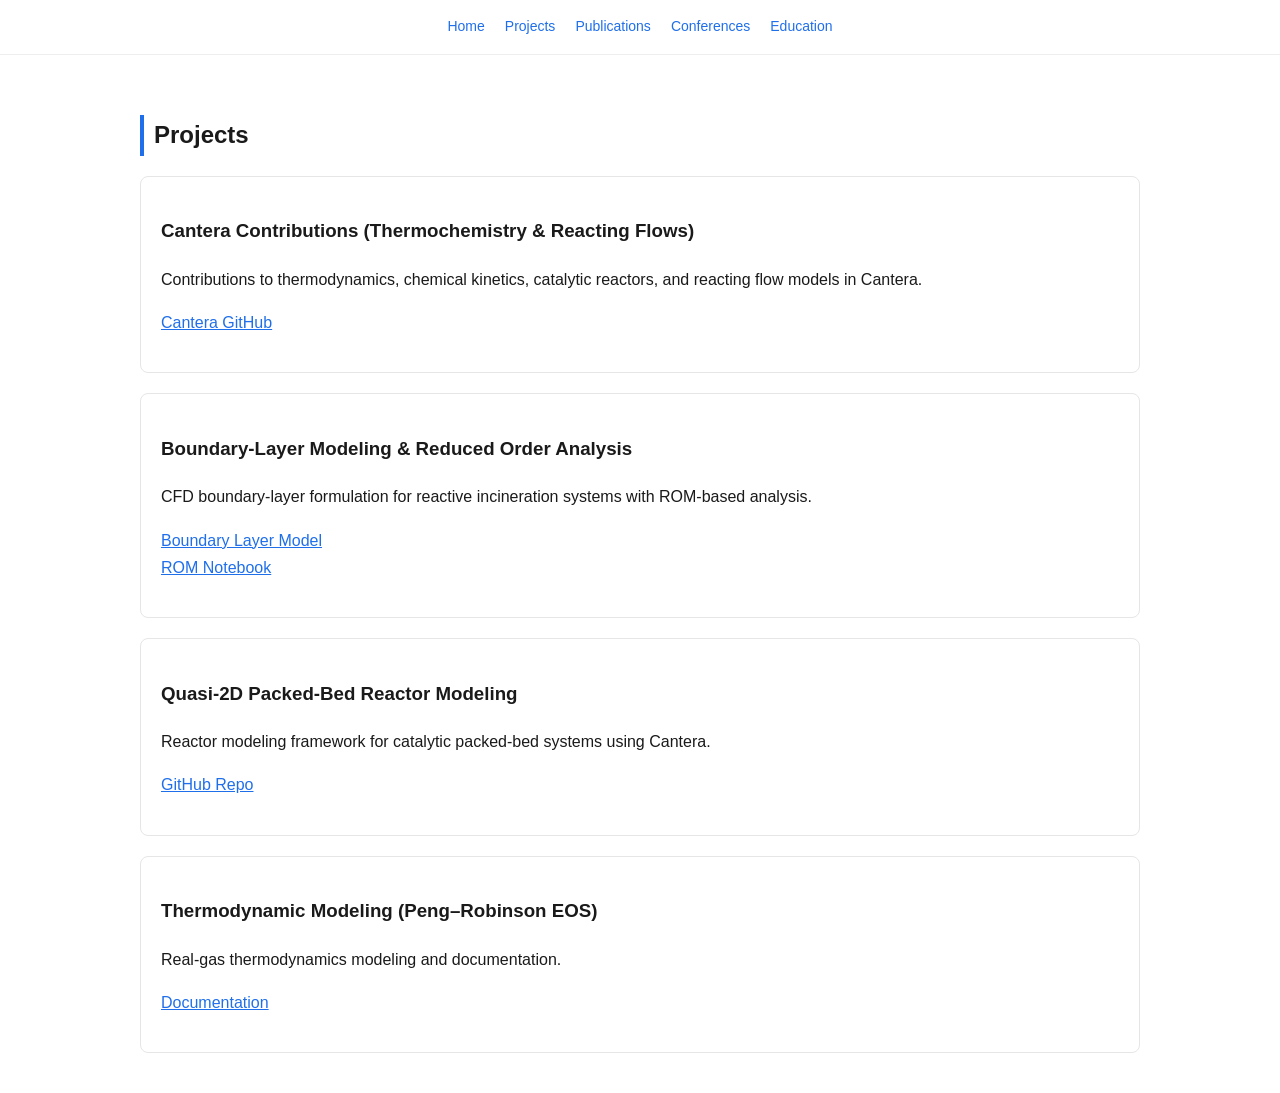
==== projects.html @ e4f462af "Create projects.html" ====
<!DOCTYPE html>
<html>
<head>
<title>Projects</title>
<link rel="stylesheet" href="style.css">
</head>

<body>

<div class="navbar">
  <a href="index.html">Home</a>
  <a href="projects.html">Projects</a>
  <a href="publications.html">Publications</a>
  <a href="conferences.html">Conferences</a>
  <a href="education.html">Education</a>
</div>

<div class="container">

<h2>Projects</h2>

<div class="card">
<h3>Cantera Contributions (Thermochemistry & Reacting Flows)</h3>
<p>Contributions to thermodynamics, chemical kinetics, catalytic reactors, and reacting flow models in Cantera.</p>
<p><a href="https://github.com/Cantera">Cantera GitHub</a></p>
</div>

<div class="card">
<h3>Boundary-Layer Modeling & Reduced Order Analysis</h3>
<p>CFD boundary-layer formulation for reactive incineration systems with ROM-based analysis.</p>
<p>
<a href="https://github.com/franklingoldsmith/BoundaryLayerModel">Boundary Layer Model</a><br>
<a href="https://github.com/gkogekar/reduced-order-modeling-examples/tree/main/ROM_BLcode">ROM Notebook</a>
</p>
</div>

<div class="card">
<h3>Quasi-2D Packed-Bed Reactor Modeling</h3>
<p>Reactor modeling framework for catalytic packed-bed systems using Cantera.</p>
<p><a href="https://github.com/Cantera/Quasi-2D-packbed">GitHub Repo</a></p>
</div>

<div class="card">
<h3>Thermodynamic Modeling (Peng–Robinson EOS)</h3>
<p>Real-gas thermodynamics modeling and documentation.</p>
<p><a href="https://github.com/gkogekar/PengRobinsonEoS_Theory">Documentation</a></p>
</div>

</div>

</body>
</html>
---- style.css ----
body {
  margin: 0;
  font-family: "Helvetica Neue", Arial, sans-serif;
  background: #ffffff;
  color: #1a1a1a;
  line-height: 1.7;
}

header {
  padding: 40px 20px;
  border-bottom: 1px solid #e6e6e6;
}

.container {
  max-width: 1000px;
  margin: auto;
  padding: 20px;
}

.navbar {
  display: flex;
  gap: 20px;
  justify-content: center;
  padding: 15px;
  border-bottom: 1px solid #eee;
  font-size: 14px;
}

.navbar a {
  text-decoration: none;
  color: #1f6feb;
}

h1, h2, h3 {
  font-weight: 600;
}

h2 {
  border-left: 4px solid #1f6feb;
  padding-left: 10px;
  margin-top: 40px;
}

.card {
  padding: 20px;
  border: 1px solid #e6e6e6;
  border-radius: 8px;
  margin-bottom: 20px;
}

.photo {
  width: 160px;
  height: 160px;
  border-radius: 10px;
  object-fit: cover;
  border: 2px solid #e6e6e6;
}

.flex {
  display: flex;
  gap: 30px;
  align-items: center;
}

a {
  color: #1f6feb;
}

footer {
  text-align: center;
  padding: 30px;
  color: #777;
  font-size: 13px;
}
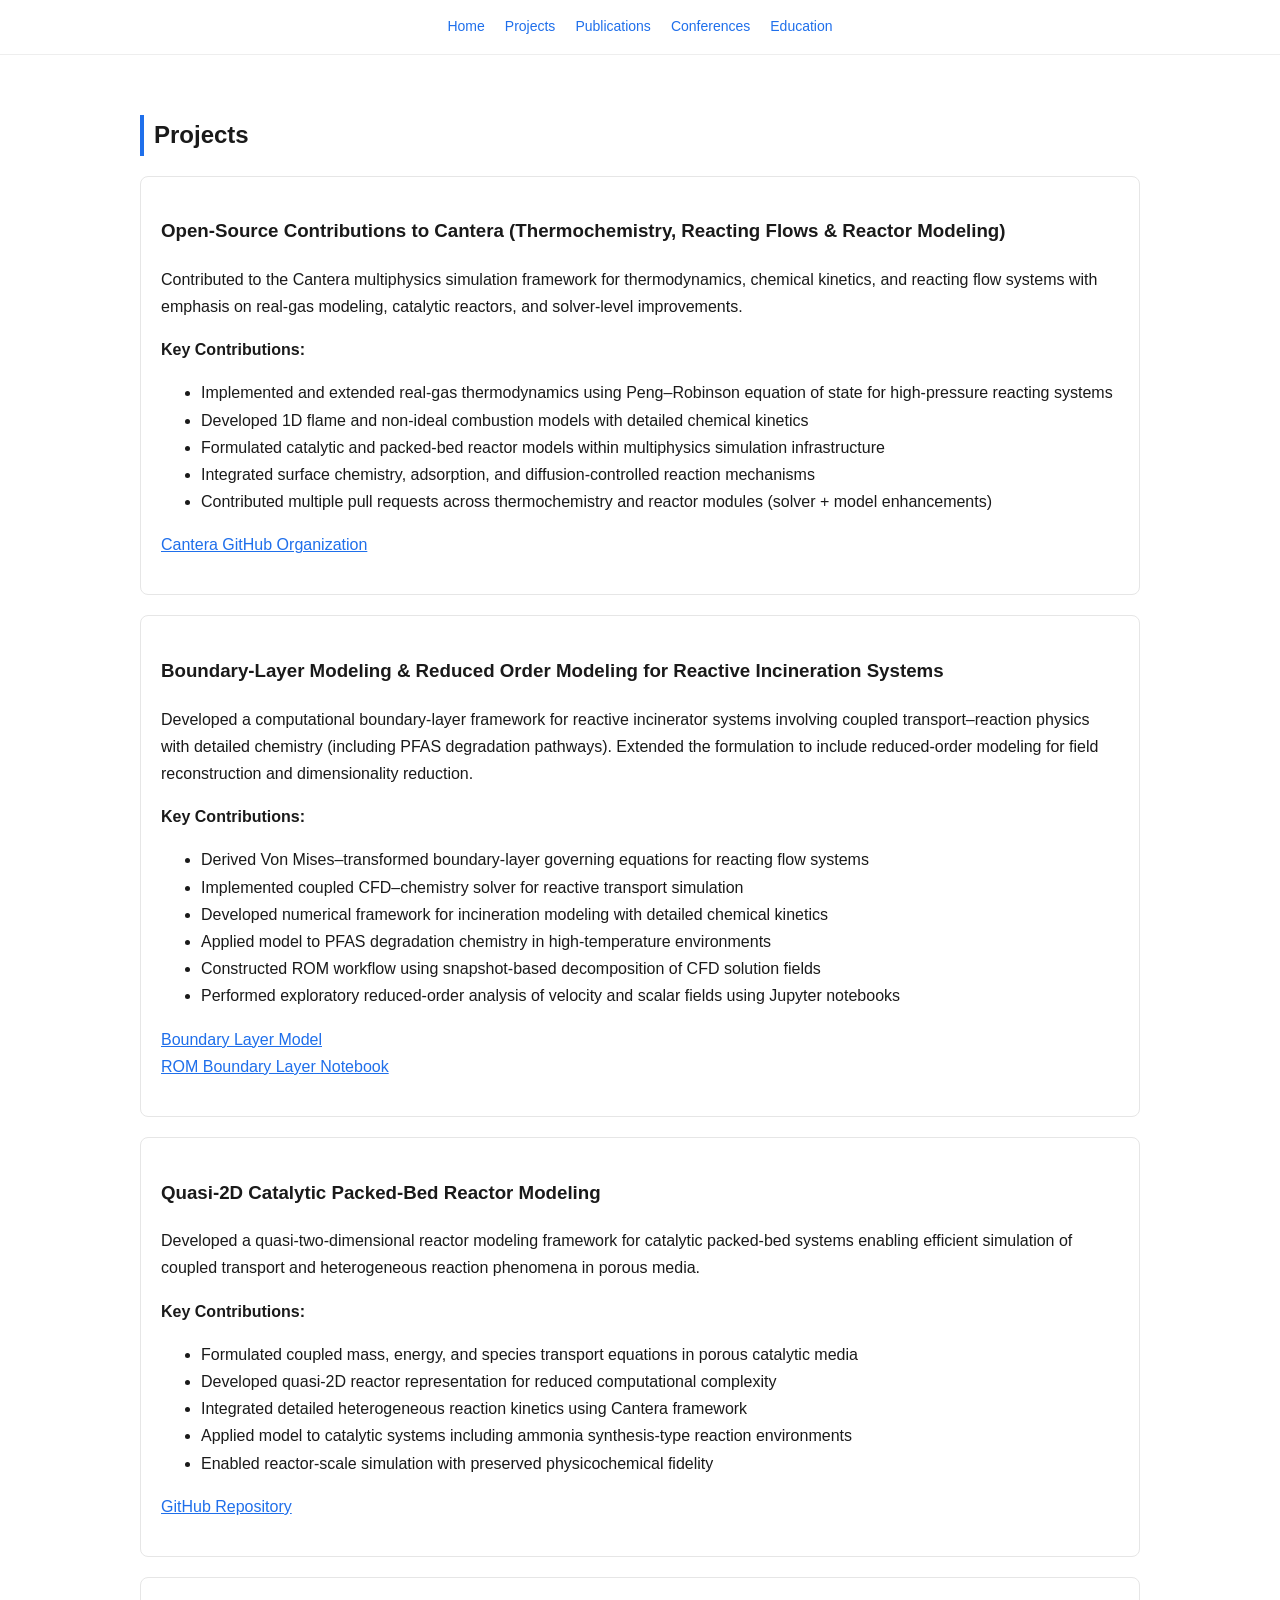
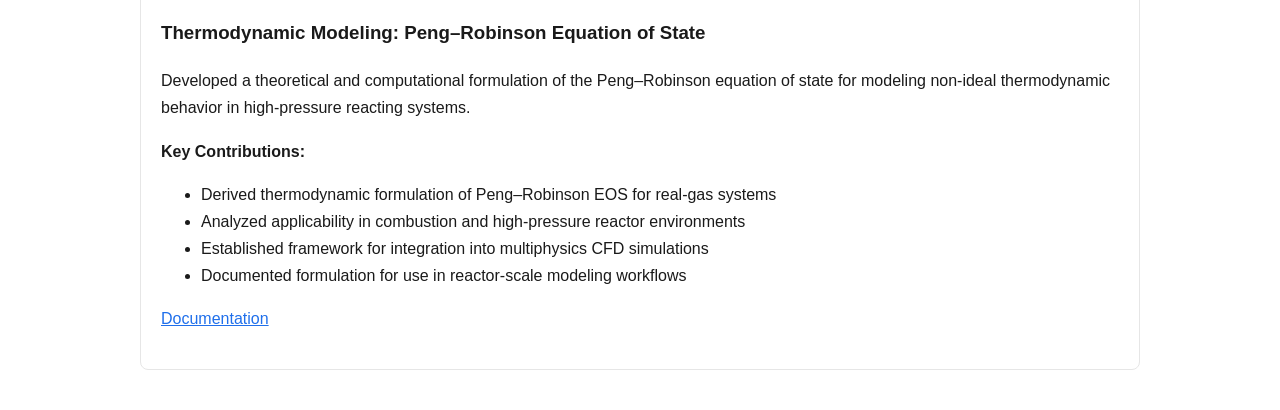
==== commit 48be754a: "Update projects.html" ====
--- a/projects.html
+++ b/projects.html
@@ -1,3 +1,10 @@
+<!DOCTYPE html>
+<html>
+<head>
+<title>Projects</title>
+<link rel="stylesheet" href="style.css">
+</head>
+
 <!DOCTYPE html>
 <html>
 <head>
@@ -19,34 +26,97 @@
 
 <h2>Projects</h2>
 
+<!-- CAN TERA -->
 <div class="card">
-<h3>Cantera Contributions (Thermochemistry & Reacting Flows)</h3>
-<p>Contributions to thermodynamics, chemical kinetics, catalytic reactors, and reacting flow models in Cantera.</p>
-<p><a href="https://github.com/Cantera">Cantera GitHub</a></p>
-</div>
+<h3>Open-Source Contributions to Cantera (Thermochemistry, Reacting Flows & Reactor Modeling)</h3>
 
-<div class="card">
-<h3>Boundary-Layer Modeling & Reduced Order Analysis</h3>
-<p>CFD boundary-layer formulation for reactive incineration systems with ROM-based analysis.</p>
 <p>
-<a href="https://github.com/franklingoldsmith/BoundaryLayerModel">Boundary Layer Model</a><br>
-<a href="https://github.com/gkogekar/reduced-order-modeling-examples/tree/main/ROM_BLcode">ROM Notebook</a>
+Contributed to the Cantera multiphysics simulation framework for thermodynamics, chemical kinetics, and reacting flow systems with emphasis on real-gas modeling, catalytic reactors, and solver-level improvements.
+</p>
+
+<p><b>Key Contributions:</b></p>
+<ul>
+<li>Implemented and extended real-gas thermodynamics using Peng–Robinson equation of state for high-pressure reacting systems</li>
+<li>Developed 1D flame and non-ideal combustion models with detailed chemical kinetics</li>
+<li>Formulated catalytic and packed-bed reactor models within multiphysics simulation infrastructure</li>
+<li>Integrated surface chemistry, adsorption, and diffusion-controlled reaction mechanisms</li>
+<li>Contributed multiple pull requests across thermochemistry and reactor modules (solver + model enhancements)</li>
+</ul>
+
+<p>
+<a href="https://github.com/Cantera" target="_blank">Cantera GitHub Organization</a>
 </p>
 </div>
 
+<!-- BOUNDARY LAYER + ROM -->
 <div class="card">
-<h3>Quasi-2D Packed-Bed Reactor Modeling</h3>
-<p>Reactor modeling framework for catalytic packed-bed systems using Cantera.</p>
-<p><a href="https://github.com/Cantera/Quasi-2D-packbed">GitHub Repo</a></p>
+<h3>Boundary-Layer Modeling & Reduced Order Modeling for Reactive Incineration Systems</h3>
+
+<p>
+Developed a computational boundary-layer framework for reactive incinerator systems involving coupled transport–reaction physics with detailed chemistry (including PFAS degradation pathways). Extended the formulation to include reduced-order modeling for field reconstruction and dimensionality reduction.
+</p>
+
+<p><b>Key Contributions:</b></p>
+<ul>
+<li>Derived Von Mises–transformed boundary-layer governing equations for reacting flow systems</li>
+<li>Implemented coupled CFD–chemistry solver for reactive transport simulation</li>
+<li>Developed numerical framework for incineration modeling with detailed chemical kinetics</li>
+<li>Applied model to PFAS degradation chemistry in high-temperature environments</li>
+<li>Constructed ROM workflow using snapshot-based decomposition of CFD solution fields</li>
+<li>Performed exploratory reduced-order analysis of velocity and scalar fields using Jupyter notebooks</li>
+</ul>
+
+<p>
+<a href="https://github.com/franklingoldsmith/BoundaryLayerModel" target="_blank">Boundary Layer Model</a><br>
+<a href="https://github.com/gkogekar/reduced-order-modeling-examples/tree/main/ROM_BLcode" target="_blank">ROM Boundary Layer Notebook</a>
+</p>
 </div>
 
+<!-- PACKED BED -->
 <div class="card">
-<h3>Thermodynamic Modeling (Peng–Robinson EOS)</h3>
-<p>Real-gas thermodynamics modeling and documentation.</p>
-<p><a href="https://github.com/gkogekar/PengRobinsonEoS_Theory">Documentation</a></p>
+<h3>Quasi-2D Catalytic Packed-Bed Reactor Modeling</h3>
+
+<p>
+Developed a quasi-two-dimensional reactor modeling framework for catalytic packed-bed systems enabling efficient simulation of coupled transport and heterogeneous reaction phenomena in porous media.
+</p>
+
+<p><b>Key Contributions:</b></p>
+<ul>
+<li>Formulated coupled mass, energy, and species transport equations in porous catalytic media</li>
+<li>Developed quasi-2D reactor representation for reduced computational complexity</li>
+<li>Integrated detailed heterogeneous reaction kinetics using Cantera framework</li>
+<li>Applied model to catalytic systems including ammonia synthesis-type reaction environments</li>
+<li>Enabled reactor-scale simulation with preserved physicochemical fidelity</li>
+</ul>
+
+<p>
+<a href="https://github.com/Cantera/Quasi-2D-packbed" target="_blank">GitHub Repository</a>
+</p>
+</div>
+
+<!-- EOS -->
+<div class="card">
+<h3>Thermodynamic Modeling: Peng–Robinson Equation of State</h3>
+
+<p>
+Developed a theoretical and computational formulation of the Peng–Robinson equation of state for modeling non-ideal thermodynamic behavior in high-pressure reacting systems.
+</p>
+
+<p><b>Key Contributions:</b></p>
+<ul>
+<li>Derived thermodynamic formulation of Peng–Robinson EOS for real-gas systems</li>
+<li>Analyzed applicability in combustion and high-pressure reactor environments</li>
+<li>Established framework for integration into multiphysics CFD simulations</li>
+<li>Documented formulation for use in reactor-scale modeling workflows</li>
+</ul>
+
+<p>
+<a href="https://github.com/gkogekar/PengRobinsonEoS_Theory" target="_blank">Documentation</a>
+</p>
 </div>
 
 </div>
 
 </body>
 </html>
+</html>
